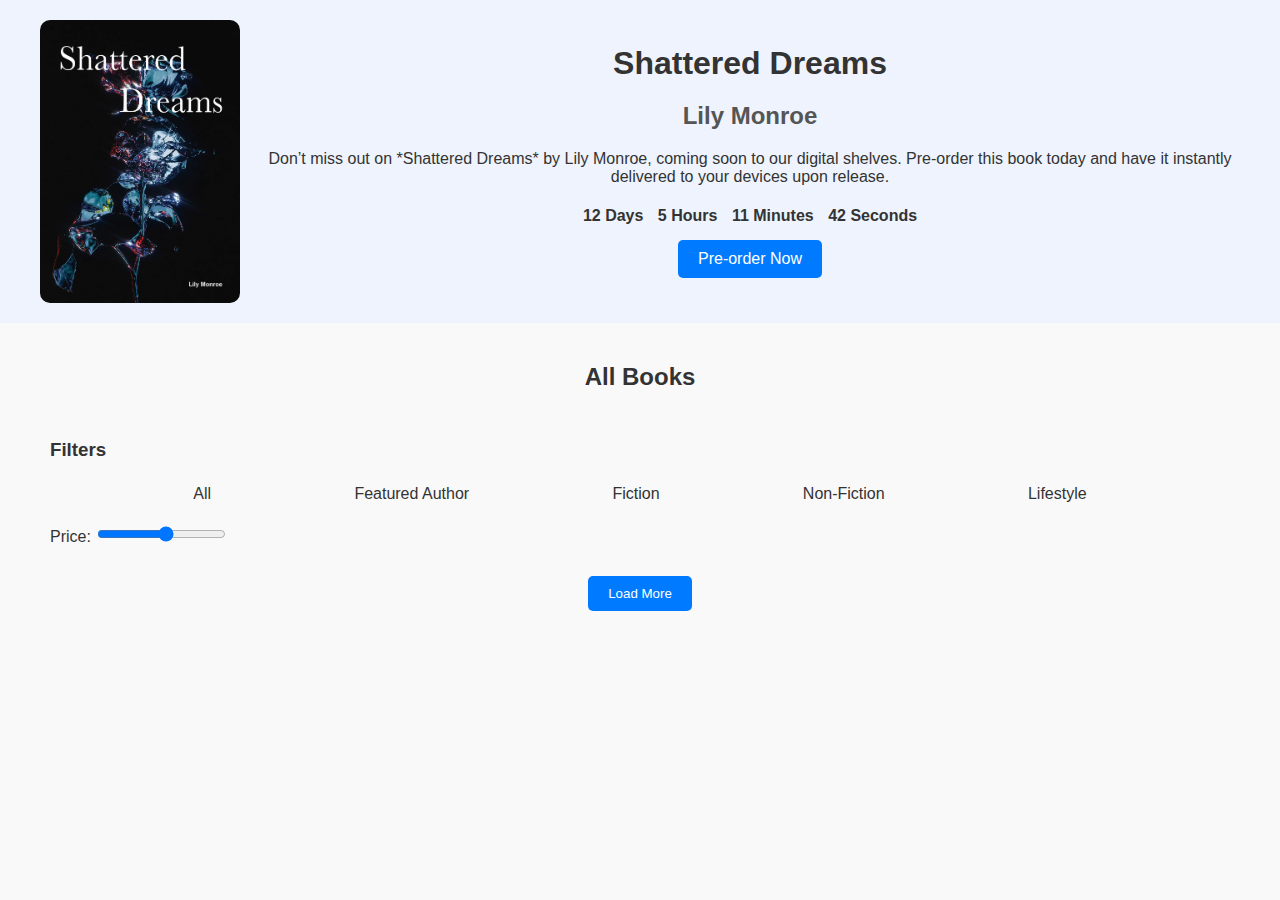
==== docs/index.html @ 747750f6 "Renamed the root folder" ====
<!DOCTYPE html>
<html lang="en">
  <head>
    <meta charset="UTF-8" />
    <meta name="viewport" content="width=device-width, initial-scale=1.0" />
    <title>Bookstore</title>
    <link rel="stylesheet" href="./style.css" />
  </head>
  <body>
    <header class="header">
      <div class="hero container">
        <img src="./img/shattered-dreams-preview.webp" alt="Shattered Dreams" class="hero-image" />
        <div class="hero-content">
          <h1>Shattered Dreams</h1>
          <h2>Lily Monroe</h2>
          <p>
            Don’t miss out on *Shattered Dreams* by Lily Monroe, coming soon to
            our digital shelves. Pre-order this book today and have it instantly
            delivered to your devices upon release.
          </p>
          <div class="countdown">
            <span>12 Days</span>
            <span>5 Hours</span>
            <span>11 Minutes</span>
            <span>42 Seconds</span>
          </div>
          <a href="#" class="preorder-button">Pre-order Now</a>
        </div>
      </div>
    </header>

    <main>
      <section class="books container">
        <h2>All Books</h2>
        <div class="filters">
          <h3>Filters</h3>
          <ul class="filter-list">
            <li>All</li>
            <li>Featured Author</li>
            <li>Fiction</li>
            <li>Non-Fiction</li>
            <li>Lifestyle</li>
          </ul>
          <label class="price-range">
            Price:
            <input type="range" min="10" max="25" />
          </label>
        </div>
        <div class="book-grid">
          
        </div>
        <button onclick="loadData()" class="load-more">Load More</button>
      </section>
    </main>
    <script src="script.js"></script>
  </body>
</html>
---- docs/style.css ----
.container {
  width: 1200px;
  margin: auto;
}
body {
  font-family: Arial, sans-serif;
  margin: 0;
  padding: 0;
  background-color: #f9f9f9;
  color: #333;
}

.header {
  background-color: #eef3fd;
  padding: 20px;
  text-align: center;
}

.hero {
  display: flex;
  justify-content: center;
  align-items: center;
  gap: 20px;
}

.hero-image {
  max-width: 200px;
  border-radius: 10px;
}

.hero-content h1 {
  font-size: 2em;
  margin: 0;
}

.hero-content h2 {
  color: #555;
}

.countdown span {
  display: inline-block;
  margin: 5px;
  font-weight: bold;
}

.preorder-button {
  display: inline-block;
  background-color: #007bff;
  color: #fff;
  padding: 10px 20px;
  border-radius: 5px;
  text-decoration: none;
  margin-top: 10px;
}

.books {
  padding: 20px;
}

.books h2 {
  text-align: center;
  margin-bottom: 20px;
}

.filters {
  margin-bottom: 20px;
  padding: 10px;
}

.filters ul {
  list-style: none;
  padding: 0;
}

.filters ul li {
  margin: 5px 0;
}

.book-grid > div {
  display: flex;
  flex-wrap: wrap;
  gap: 40px;
  justify-content: center;
}

.book {
  background: #fff;
  border: 1px solid #ddd;
  border-radius: 10px;
  padding: 10px;
  text-align: center;
  width: 150px;
  display: inline-block;
}

.book img {
  max-width: 100%;
  border-radius: 5px;
}

.load-more {
  display: block;
  margin: 20px auto;
  padding: 10px 20px;
  background-color: #007bff;
  color: #fff;
  border: none;
  border-radius: 5px;
  cursor: pointer;
}

.filter-list {
  display: flex;
  justify-content: space-evenly;
}
/* .book-grid .book:nth-child(n+4){
    display: none;
} */
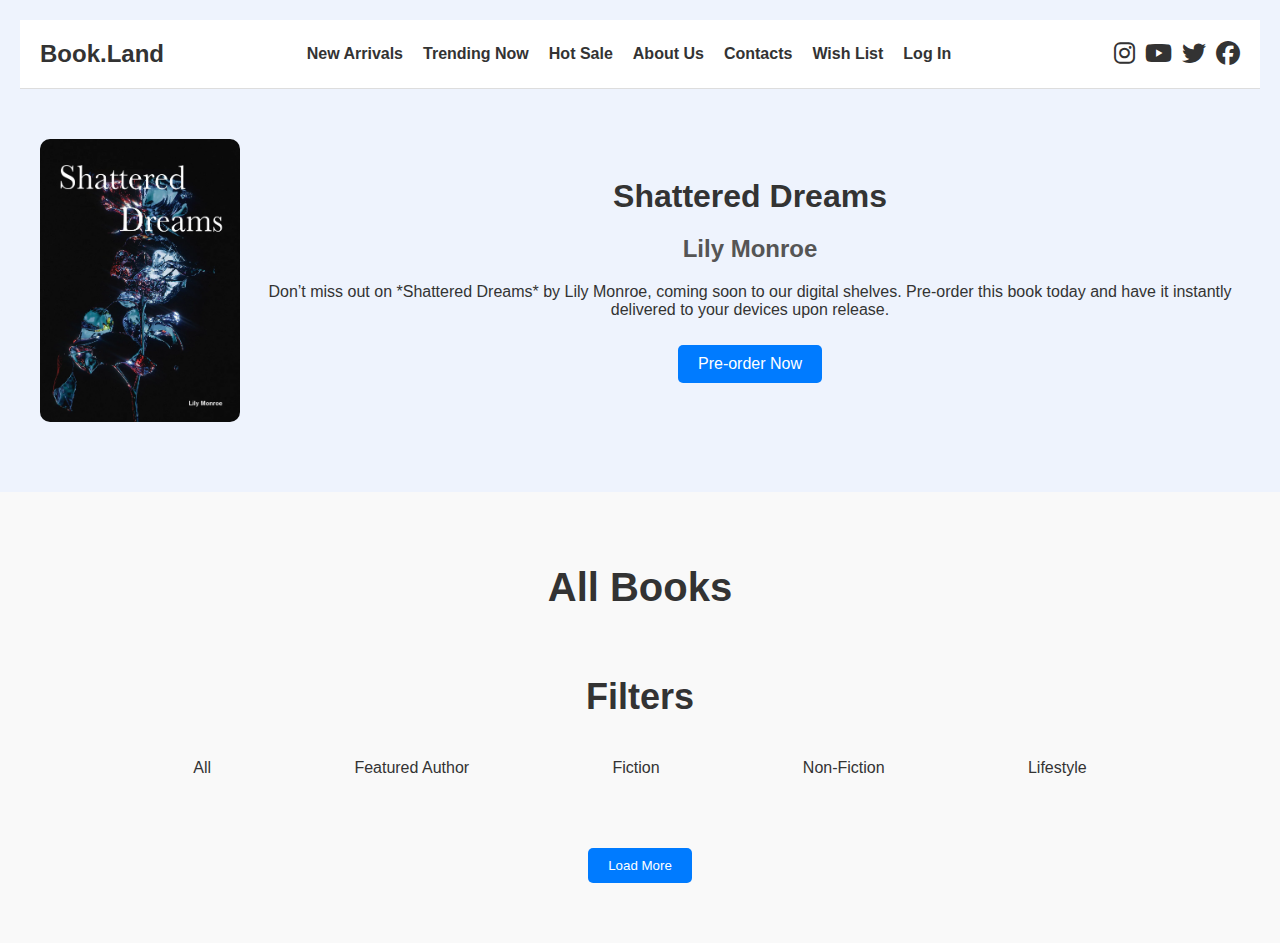
==== commit 7a4899d9: "Added wishlist" ====
--- a/docs/index.html
+++ b/docs/index.html
@@ -3,13 +3,68 @@
   <head>
     <meta charset="UTF-8" />
     <meta name="viewport" content="width=device-width, initial-scale=1.0" />
-    <title>Bookstore</title>
+    <title>Book.Land</title>
     <link rel="stylesheet" href="./style.css" />
+    <link rel="shortcut icon" href="./img/title-logo.png" type="image/x-icon">
+    <link
+      href="https://cdnjs.cloudflare.com/ajax/libs/font-awesome/6.5.0/css/all.min.css"
+      rel="stylesheet"
+    />
   </head>
   <body>
     <header class="header">
+      <div class="header__main container">
+        <div class="header__logo">
+          <a href="index.html" class="header__brand">Book.Land</a>
+        </div>
+        <nav class="header__nav">
+          <ul class="header__menu">
+            <li class="header__menu-item">
+              <a href="#new-arrivals" class="header__menu-link">New Arrivals</a>
+            </li>
+            <li class="header__menu-item">
+              <a href="#trending" class="header__menu-link">Trending Now</a>
+            </li>
+            <li class="header__menu-item">
+              <a href="#hot-sale" class="header__menu-link">Hot Sale</a>
+            </li>
+            <li class="header__menu-item">
+              <a href="#about-us" class="header__menu-link">About Us</a>
+            </li>
+            <li class="header__menu-item">
+              <a href="#contacts" class="header__menu-link">Contacts</a>
+            </li>
+            <li class="header__menu-item">
+              <a href="wishlist.html" class="header__menu-link wishlist"
+                >Wish List</a
+              >
+            </li>
+            <li class="header__menu-item">
+              <a href="#login" class="header__menu-link login">Log In</a>
+            </li>
+          </ul>
+        </nav>
+        <div class="header__socials">
+          <a href="#" class="header__social-link"
+            ><i class="fa-brands fa-instagram"></i
+          ></a>
+          <a href="#" class="header__social-link"
+            ><i class="fa-brands fa-youtube"></i
+          ></a>
+          <a href="#" class="header__social-link"
+            ><i class="fa-brands fa-twitter"></i
+          ></a>
+          <a href="#" class="header__social-link"
+            ><i class="fa-brands fa-facebook"></i
+          ></a>
+        </div>
+      </div>
       <div class="hero container">
-        <img src="./img/shattered-dreams-preview.webp" alt="Shattered Dreams" class="hero-image" />
+        <img
+          src="./img/shattered-dreams-preview.webp"
+          alt="Shattered Dreams"
+          class="hero-image"
+        />
         <div class="hero-content">
           <h1>Shattered Dreams</h1>
           <h2>Lily Monroe</h2>
@@ -19,10 +74,7 @@
             delivered to your devices upon release.
           </p>
           <div class="countdown">
-            <span>12 Days</span>
-            <span>5 Hours</span>
-            <span>11 Minutes</span>
-            <span>42 Seconds</span>
+            
           </div>
           <a href="#" class="preorder-button">Pre-order Now</a>
         </div>
@@ -35,20 +87,14 @@
         <div class="filters">
           <h3>Filters</h3>
           <ul class="filter-list">
-            <li>All</li>
-            <li>Featured Author</li>
-            <li>Fiction</li>
-            <li>Non-Fiction</li>
-            <li>Lifestyle</li>
+            <li class="filter-list-item">All</li>
+            <li class="filter-list-item">Featured Author</li>
+            <li class="filter-list-item">Fiction</li>
+            <li class="filter-list-item">Non-Fiction</li>
+            <li class="filter-list-item">Lifestyle</li>
           </ul>
-          <label class="price-range">
-            Price:
-            <input type="range" min="10" max="25" />
-          </label>
         </div>
-        <div class="book-grid">
-          
-        </div>
+        <div class="book-grid"></div>
         <button onclick="loadData()" class="load-more">Load More</button>
       </section>
     </main>
--- a/docs/style.css
+++ b/docs/style.css
@@ -16,11 +16,93 @@
   text-align: center;
 }
 
+.header__help-text a,
+.header__discount-link {
+  color: #007bff;
+  text-decoration: none;
+}
+
+.header__help-text a:hover,
+.header__discount-link:hover {
+  text-decoration: underline;
+}
+
+.header__main {
+  display: flex;
+  justify-content: space-between;
+  align-items: center;
+  padding: 20px;
+  background-color: #ffffff;
+  border-bottom: 1px solid #ddd;
+}
+
+.header__brand{
+  font-size: 24px;
+  font-weight: bold;
+  color: #333;
+  text-decoration: none;
+}
+
+.header__nav .header__menu {
+  display: flex;
+  list-style: none;
+  margin: 0;
+  padding: 0;
+}
+
+.header__menu-item {
+  margin-right: 20px;
+}
+
+.header__menu-link:hover {
+  color: #007bff;
+}
+
+.header__socials {
+  display: flex;
+  gap: 10px;
+}
+
+.header__social-link {
+  text-decoration: none;
+  color: #333;
+  font-size: 24px;
+}
+
+.header__social-link:hover {
+  color: #007bff;
+}
+
+.header__menu-link {
+  position: relative; /* Обов'язково для псевдоелементів */
+  text-decoration: none;
+  color: #333;
+  font-weight: bold;
+}
+
+.header__menu-link::after {
+  content: ''; /* Псевдоелемент, який буде лінією */
+  position: absolute;
+  bottom: -2px; /* Відступ від тексту */
+  left: 0;
+  width: 0; /* Початково лінія невидима */
+  height: 2px;
+  background-color: #007bff;
+  transition: width 0.3s ease; /* Анімація ширини */
+}
+
+.header__menu-link:hover::after {
+  width: 100%; /* На ховер лінія заповнює весь текст */
+}
+
+
 .hero {
   display: flex;
   justify-content: center;
   align-items: center;
   gap: 20px;
+  margin-top: 50px;
+  margin-bottom: 50px;
 }
 
 .hero-image {
@@ -54,12 +136,13 @@
 }
 
 .books {
-  padding: 20px;
+  padding: 40px;
 }
 
 .books h2 {
   text-align: center;
   margin-bottom: 20px;
+  font-size: 40px;
 }
 
 .filters {
@@ -67,6 +150,11 @@
   padding: 10px;
 }
 
+.filters h3{
+  text-align: center;
+  font-size: 36px;
+}
+
 .filters ul {
   list-style: none;
   padding: 0;
@@ -74,9 +162,10 @@
 
 .filters ul li {
   margin: 5px 0;
-}
-
-.book-grid > div {
+  cursor: pointer;
+}
+
+.book-grid{
   display: flex;
   flex-wrap: wrap;
   gap: 40px;
@@ -89,8 +178,16 @@
   border-radius: 10px;
   padding: 10px;
   text-align: center;
-  width: 150px;
+  width: 240px;
   display: inline-block;
+  margin: 10px;
+  cursor: pointer;
+  box-shadow: 10px 5px 5px #a1a1a1;
+}
+
+.book:hover{
+  transform: scale(1.1);
+  transition: transform ease-in-out 0.5s;
 }
 
 .book img {
@@ -113,6 +210,17 @@
   display: flex;
   justify-content: space-evenly;
 }
-/* .book-grid .book:nth-child(n+4){
-    display: none;
-} */
+.price-range input{
+  cursor: pointer;
+}
+
+.book-btn{
+  background-color: #007bff;
+  color: #fff;
+  border: none;
+  padding: 5px 10px;
+  border-radius: 5px;
+  cursor: pointer;
+  font-size: 14px;
+  margin-top: 10px;
+}
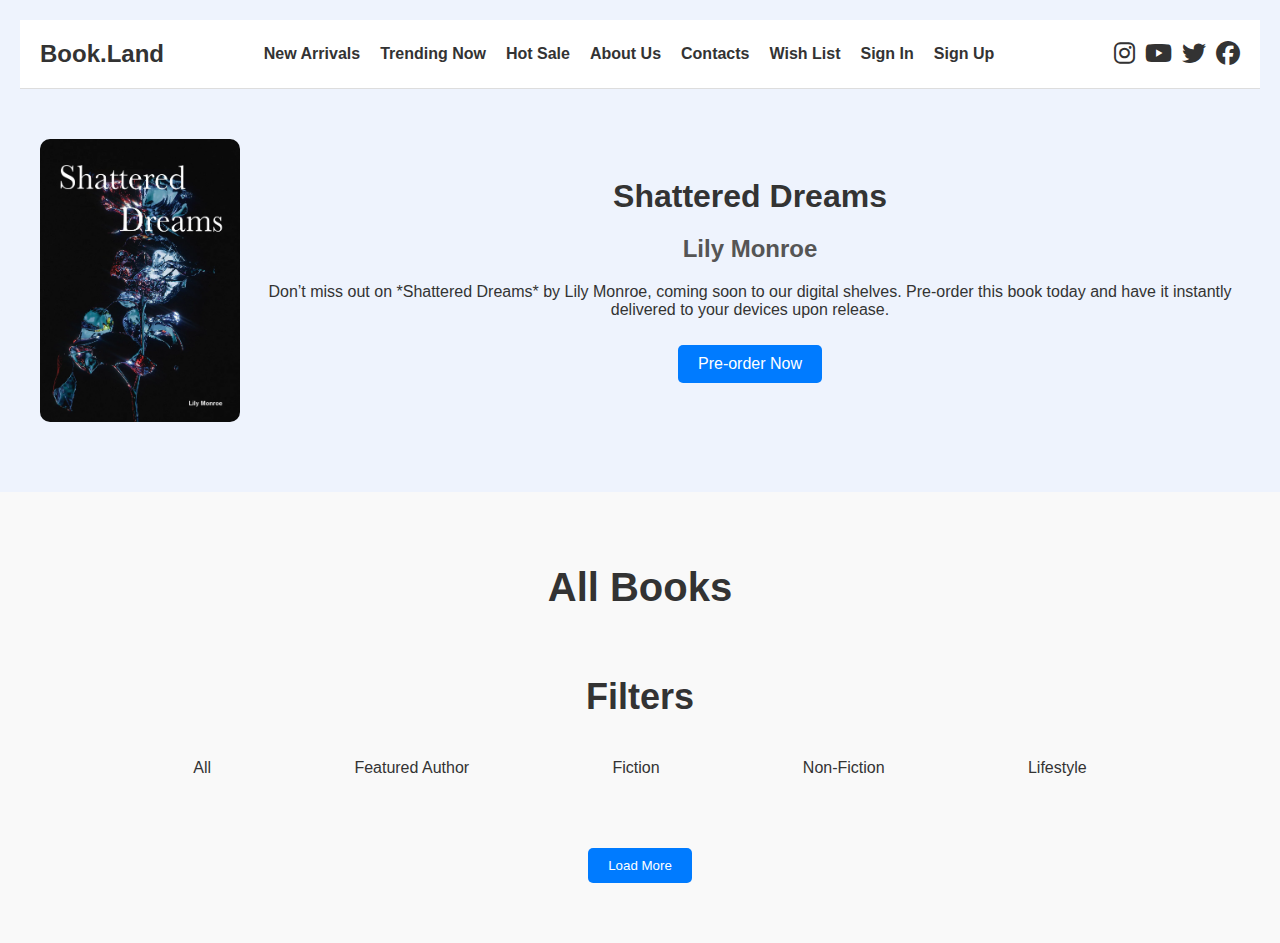
==== commit 3b6c0d9d: "Added sign in / sign up modal window" ====
--- a/docs/index.html
+++ b/docs/index.html
@@ -5,7 +5,7 @@
     <meta name="viewport" content="width=device-width, initial-scale=1.0" />
     <title>Book.Land</title>
     <link rel="stylesheet" href="./style.css" />
-    <link rel="shortcut icon" href="./img/title-logo.png" type="image/x-icon">
+    <link rel="shortcut icon" href="./img/title-logo.png" type="image/x-icon" />
     <link
       href="https://cdnjs.cloudflare.com/ajax/libs/font-awesome/6.5.0/css/all.min.css"
       rel="stylesheet"
@@ -40,7 +40,20 @@
               >
             </li>
             <li class="header__menu-item">
-              <a href="#login" class="header__menu-link login">Log In</a>
+              <a
+                href="javascript:void(0)"
+                onclick="openModal('signin-modal')"
+                class="header__menu-link login"
+                >Sign In</a
+              >
+            </li>
+            <li class="header__menu-item">
+              <a
+                href="javascript:void(0)"
+                onclick="openModal('signup-modal')"
+                class="header__menu-link signup"
+                >Sign Up</a
+              >
             </li>
           </ul>
         </nav>
@@ -73,9 +86,7 @@
             our digital shelves. Pre-order this book today and have it instantly
             delivered to your devices upon release.
           </p>
-          <div class="countdown">
-            
-          </div>
+          <div class="countdown"></div>
           <a href="#" class="preorder-button">Pre-order Now</a>
         </div>
       </div>
@@ -98,6 +109,80 @@
         <button onclick="loadData()" class="load-more">Load More</button>
       </section>
     </main>
+
+    <!-- Sign In Modal -->
+    <div id="signin-modal" class="modal">
+      <div class="modal-content">
+        <span class="close-btn" onclick="closeModal('signin-modal')"
+          >&times;</span
+        >
+        <h2>Sign In</h2>
+        <form id="signin-form">
+          <label for="signin-identifier">Username or Email:</label>
+          <input
+            type="text"
+            id="signin-identifier"
+            name="identifier"
+            placeholder="Enter your username or email"
+            required
+          />
+          <label for="signin-password">Password:</label>
+          <input
+            type="password"
+            id="signin-password"
+            name="password"
+            placeholder="Enter your password"
+            required
+          />
+          <button type="submit">Sign In</button>
+        </form>
+      </div>
+    </div>
+
+    <!-- Sign Up Modal -->
+    <div id="signup-modal" class="modal">
+      <div class="modal-content">
+        <span class="close-btn" onclick="closeModal('signup-modal')"
+          >&times;</span
+        >
+        <h2>Sign Up</h2>
+        <form id="signup-form">
+          <label for="signup-username">Username:</label>
+          <input
+            type="text"
+            id="signup-username"
+            name="username"
+            placeholder="Create a username"
+            required
+          />
+          <label for="signup-email">Email:</label>
+          <input
+            type="email"
+            id="signup-email"
+            name="email"
+            placeholder="Enter your email"
+            required
+          />
+          <label for="signup-name">Name:</label>
+          <input
+            type="text"
+            id="signup-name"
+            name="name"
+            placeholder="Enter your name"
+            required
+          />
+          <label for="signup-password">Password:</label>
+          <input
+            type="password"
+            id="signup-password"
+            name="password"
+            placeholder="Create a password"
+            required
+          />
+          <button type="submit">Sign Up</button>
+        </form>
+      </div>
+    </div>
     <script src="script.js"></script>
   </body>
 </html>
--- a/docs/style.css
+++ b/docs/style.css
@@ -224,3 +224,76 @@
   font-size: 14px;
   margin-top: 10px;
 }
+
+/* Modal Background */
+.modal {
+  display: none; /* Hidden by default */
+  position: fixed;
+  z-index: 1000;
+  left: 0;
+  top: 0;
+  width: 100%;
+  height: 100%;
+  background-color: rgba(0, 0, 0, 0.5); /* Semi-transparent black */
+  justify-content: center;
+  align-items: center;
+}
+
+/* Modal Content */
+.modal-content {
+  background-color: #fff;
+  border-radius: 8px;
+  width: 90%;
+  max-width: 400px;
+  padding: 20px;
+  position: relative;
+  text-align: center;
+  box-shadow: 0 4px 6px rgba(0, 0, 0, 0.1);
+}
+
+/* Close Button */
+.close-btn {
+  position: absolute;
+  top: 10px;
+  right: 15px;
+  font-size: 24px;
+  font-weight: bold;
+  cursor: pointer;
+  color: #333;
+}
+
+.close-btn:hover {
+  color: #007bff;
+}
+
+/* Form Styles */
+form {
+  display: flex;
+  flex-direction: column;
+}
+
+form label {
+  font-weight: bold;
+  margin: 10px 0 5px;
+  text-align: left;
+}
+
+form input {
+  padding: 10px;
+  margin-bottom: 15px;
+  border: 1px solid #ddd;
+  border-radius: 5px;
+}
+
+form button {
+  background-color: #007bff;
+  color: white;
+  border: none;
+  padding: 10px;
+  border-radius: 5px;
+  cursor: pointer;
+}
+
+form button:hover {
+  background-color: #0056b3;
+}
